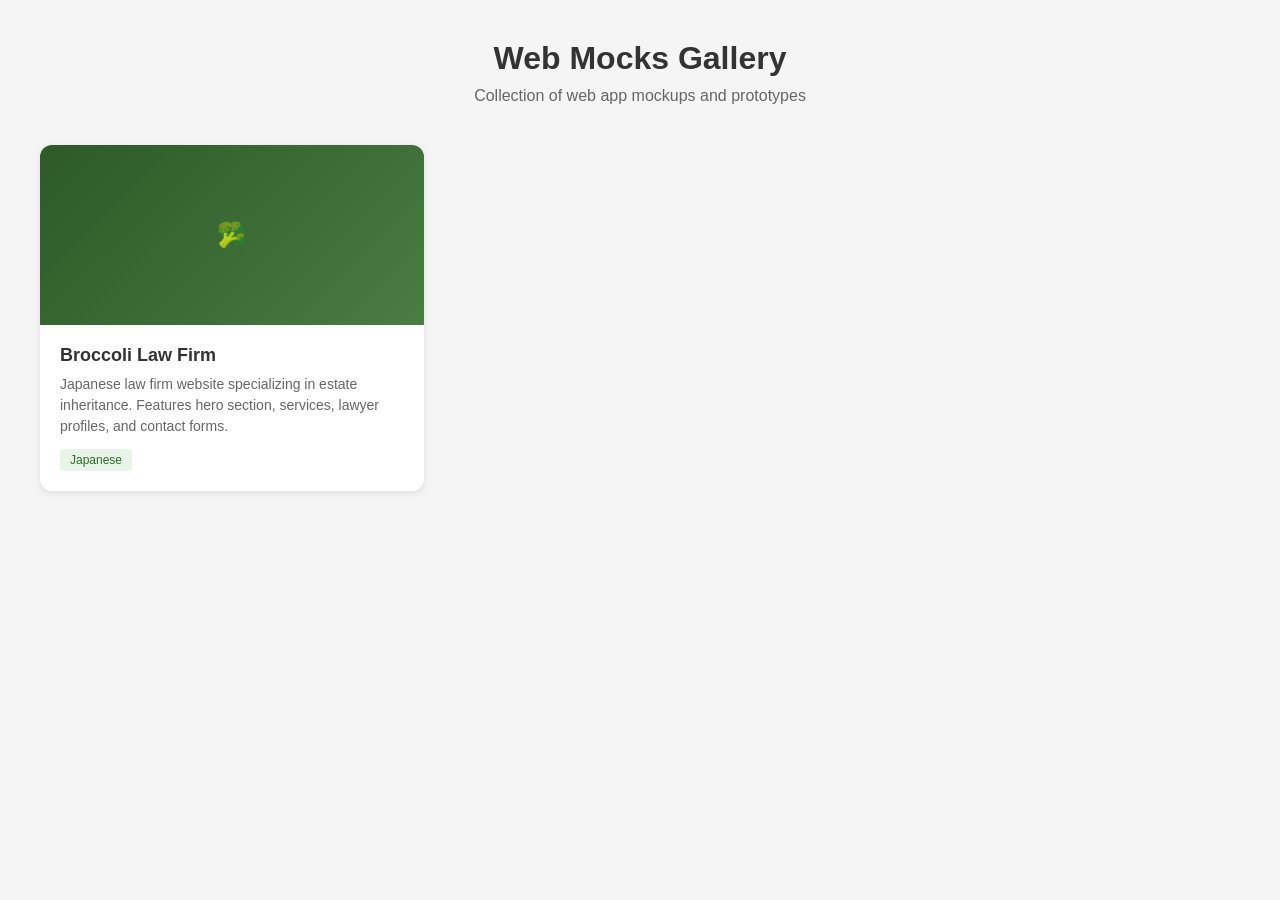
==== index.html @ 68b4fcbb "Initial commit: reorganize for multi-mock structure - Add landing page with gallery of all mocks - M" ====
<!DOCTYPE html>
<html lang="en">
<head>
    <meta charset="UTF-8">
    <meta name="viewport" content="width=device-width, initial-scale=1.0">
    <title>Web Mocks Gallery</title>
    <style>
        * {
            margin: 0;
            padding: 0;
            box-sizing: border-box;
        }
        body {
            font-family: -apple-system, BlinkMacSystemFont, 'Segoe UI', Roboto, sans-serif;
            background: #f5f5f5;
            min-height: 100vh;
            padding: 40px 20px;
        }
        .container {
            max-width: 1200px;
            margin: 0 auto;
        }
        h1 {
            text-align: center;
            margin-bottom: 10px;
            color: #333;
        }
        .subtitle {
            text-align: center;
            color: #666;
            margin-bottom: 40px;
        }
        .grid {
            display: grid;
            grid-template-columns: repeat(auto-fill, minmax(300px, 1fr));
            gap: 24px;
        }
        .card {
            background: #fff;
            border-radius: 12px;
            overflow: hidden;
            box-shadow: 0 2px 8px rgba(0,0,0,0.1);
            transition: transform 0.2s, box-shadow 0.2s;
        }
        .card:hover {
            transform: translateY(-4px);
            box-shadow: 0 8px 24px rgba(0,0,0,0.15);
        }
        .card a {
            text-decoration: none;
            color: inherit;
            display: block;
        }
        .card-preview {
            height: 180px;
            background: linear-gradient(135deg, #667eea 0%, #764ba2 100%);
            display: flex;
            align-items: center;
            justify-content: center;
            font-size: 48px;
        }
        .card-content {
            padding: 20px;
        }
        .card-title {
            font-size: 18px;
            font-weight: 600;
            margin-bottom: 8px;
            color: #333;
        }
        .card-desc {
            font-size: 14px;
            color: #666;
            line-height: 1.5;
        }
        .card-tag {
            display: inline-block;
            margin-top: 12px;
            padding: 4px 10px;
            background: #e8f4e8;
            color: #2d6a2d;
            border-radius: 4px;
            font-size: 12px;
        }
    </style>
</head>
<body>
    <div class="container">
        <h1>Web Mocks Gallery</h1>
        <p class="subtitle">Collection of web app mockups and prototypes</p>

        <div class="grid">
            <div class="card">
                <a href="broccoli-law/">
                    <div class="card-preview" style="background: linear-gradient(135deg, #2d5a27 0%, #4a7c43 100%);">
                        <span style="color: white; font-size: 24px;">&#x1F966;</span>
                    </div>
                    <div class="card-content">
                        <h2 class="card-title">Broccoli Law Firm</h2>
                        <p class="card-desc">Japanese law firm website specializing in estate inheritance. Features hero section, services, lawyer profiles, and contact forms.</p>
                        <span class="card-tag">Japanese</span>
                    </div>
                </a>
            </div>

            <!-- Add more cards here as you create new mocks -->

        </div>
    </div>
</body>
</html>
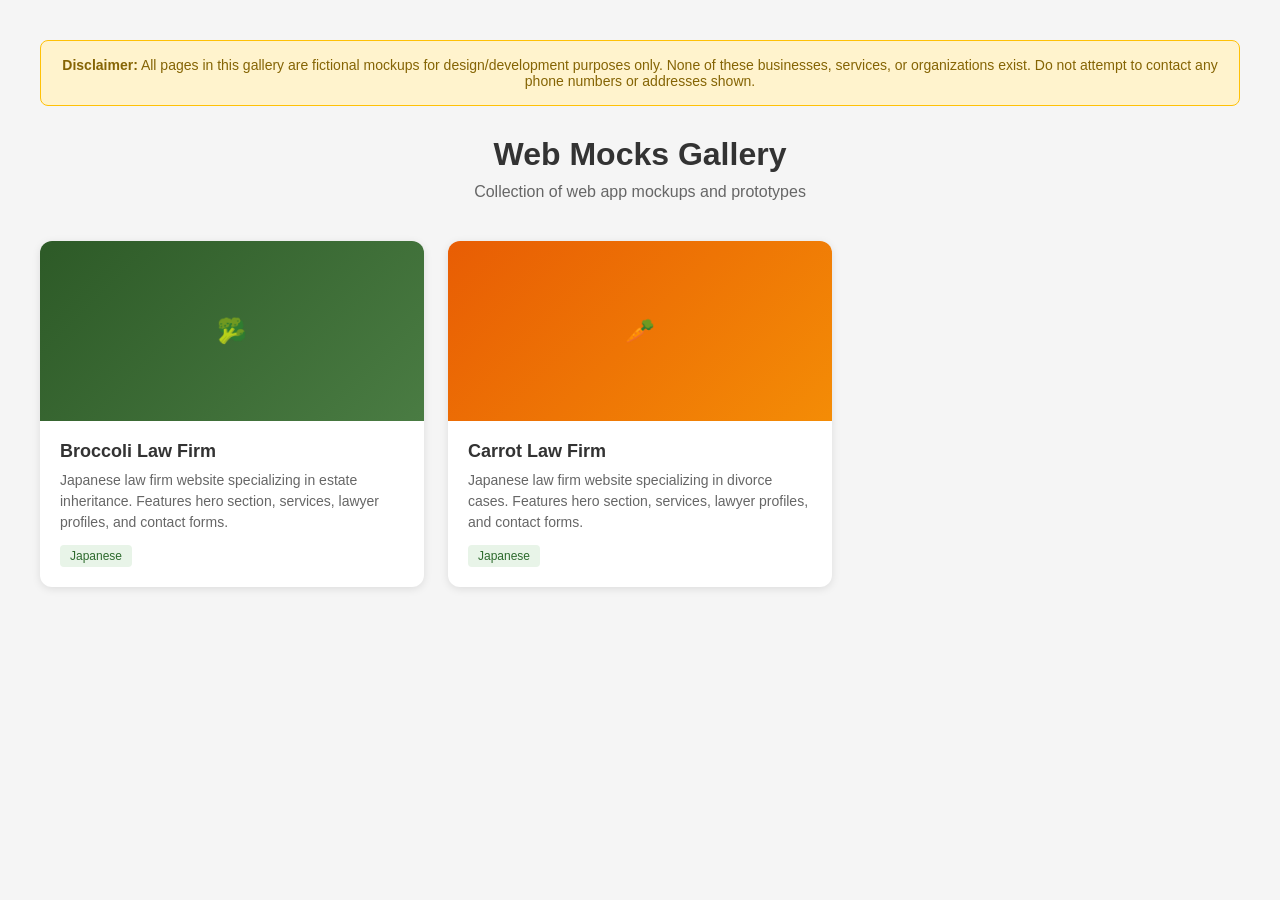
==== commit d0af0f20: "Add disclaimers to clarify pages are fictional mockups - Add warning banner to landing page - Add fi" ====
--- a/index.html
+++ b/index.html
@@ -82,10 +82,30 @@
             border-radius: 4px;
             font-size: 12px;
         }
+        .disclaimer {
+            background: #fff3cd;
+            border: 1px solid #ffc107;
+            border-radius: 8px;
+            padding: 16px 20px;
+            margin-bottom: 30px;
+            text-align: center;
+        }
+        .disclaimer strong {
+            color: #856404;
+        }
+        .disclaimer p {
+            color: #856404;
+            font-size: 14px;
+            margin: 0;
+        }
     </style>
 </head>
 <body>
     <div class="container">
+        <div class="disclaimer">
+            <p><strong>Disclaimer:</strong> All pages in this gallery are fictional mockups for design/development purposes only. None of these businesses, services, or organizations exist. Do not attempt to contact any phone numbers or addresses shown.</p>
+        </div>
+
         <h1>Web Mocks Gallery</h1>
         <p class="subtitle">Collection of web app mockups and prototypes</p>
 
@@ -103,6 +123,19 @@
                 </a>
             </div>
 
+            <div class="card">
+                <a href="carrot-law/">
+                    <div class="card-preview" style="background: linear-gradient(135deg, #e85d04 0%, #f48c06 100%);">
+                        <span style="color: white; font-size: 24px;">&#x1F955;</span>
+                    </div>
+                    <div class="card-content">
+                        <h2 class="card-title">Carrot Law Firm</h2>
+                        <p class="card-desc">Japanese law firm website specializing in divorce cases. Features hero section, services, lawyer profiles, and contact forms.</p>
+                        <span class="card-tag">Japanese</span>
+                    </div>
+                </a>
+            </div>
+
             <!-- Add more cards here as you create new mocks -->
 
         </div>
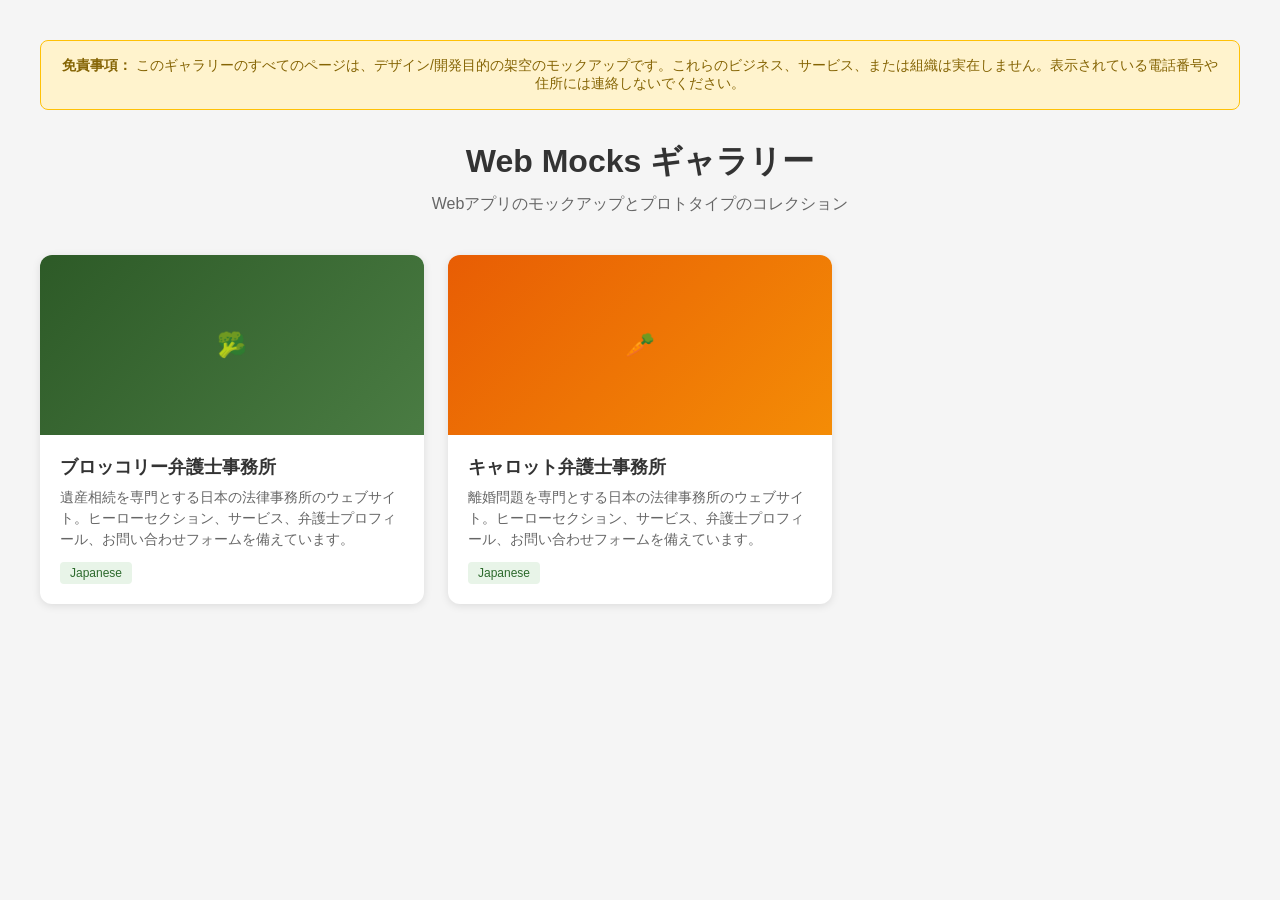
==== commit d4185afd: "Translate pages to Japanese" ====
--- a/index.html
+++ b/index.html
@@ -1,56 +1,69 @@
 <!DOCTYPE html>
-<html lang="en">
+<html lang="ja">
+
 <head>
     <meta charset="UTF-8">
     <meta name="viewport" content="width=device-width, initial-scale=1.0">
-    <title>Web Mocks Gallery</title>
+    <title>Web Mocks ギャラリー</title>
     <style>
         * {
             margin: 0;
             padding: 0;
             box-sizing: border-box;
         }
+
         body {
             font-family: -apple-system, BlinkMacSystemFont, 'Segoe UI', Roboto, sans-serif;
             background: #f5f5f5;
             min-height: 100vh;
             padding: 40px 20px;
         }
+
         .container {
             max-width: 1200px;
             margin: 0 auto;
         }
+
         h1 {
             text-align: center;
             margin-bottom: 10px;
             color: #333;
         }
+
         .subtitle {
             text-align: center;
             color: #666;
             margin-bottom: 40px;
         }
+
         .grid {
             display: grid;
             grid-template-columns: repeat(auto-fill, minmax(300px, 1fr));
             gap: 24px;
         }
+
         .card {
             background: #fff;
             border-radius: 12px;
             overflow: hidden;
-            box-shadow: 0 2px 8px rgba(0,0,0,0.1);
+            box-shadow: 0 2px 8px rgba(0, 0, 0, 0.1);
             transition: transform 0.2s, box-shadow 0.2s;
+            text-decoration: none;
+            color: inherit;
+            display: block;
         }
+
         .card:hover {
             transform: translateY(-4px);
-            box-shadow: 0 8px 24px rgba(0,0,0,0.15);
+            box-shadow: 0 8px 24px rgba(0, 0, 0, 0.15);
         }
+
         .card a {
             text-decoration: none;
             color: inherit;
             display: block;
         }
+
         .card-preview {
             height: 180px;
             background: linear-gradient(135deg, #667eea 0%, #764ba2 100%);
@@ -59,20 +72,24 @@
             justify-content: center;
             font-size: 48px;
         }
+
         .card-content {
             padding: 20px;
         }
+
         .card-title {
             font-size: 18px;
             font-weight: 600;
             margin-bottom: 8px;
             color: #333;
         }
+
         .card-desc {
             font-size: 14px;
             color: #666;
             line-height: 1.5;
         }
+
         .card-tag {
             display: inline-block;
             margin-top: 12px;
@@ -82,6 +99,7 @@
             border-radius: 4px;
             font-size: 12px;
         }
+
         .disclaimer {
             background: #fff3cd;
             border: 1px solid #ffc107;
@@ -90,9 +108,11 @@
             margin-bottom: 30px;
             text-align: center;
         }
+
         .disclaimer strong {
             color: #856404;
         }
+
         .disclaimer p {
             color: #856404;
             font-size: 14px;
@@ -100,45 +120,44 @@
         }
     </style>
 </head>
+
 <body>
     <div class="container">
         <div class="disclaimer">
-            <p><strong>Disclaimer:</strong> All pages in this gallery are fictional mockups for design/development purposes only. None of these businesses, services, or organizations exist. Do not attempt to contact any phone numbers or addresses shown.</p>
+            <p><strong>免責事項：</strong>
+                このギャラリーのすべてのページは、デザイン/開発目的の架空のモックアップです。これらのビジネス、サービス、または組織は実在しません。表示されている電話番号や住所には連絡しないでください。</p>
         </div>
 
-        <h1>Web Mocks Gallery</h1>
-        <p class="subtitle">Collection of web app mockups and prototypes</p>
+        <h1>Web Mocks ギャラリー</h1>
+        <p class="subtitle">Webアプリのモックアップとプロトタイプのコレクション</p>
 
         <div class="grid">
-            <div class="card">
-                <a href="broccoli-law/">
-                    <div class="card-preview" style="background: linear-gradient(135deg, #2d5a27 0%, #4a7c43 100%);">
-                        <span style="color: white; font-size: 24px;">&#x1F966;</span>
-                    </div>
-                    <div class="card-content">
-                        <h2 class="card-title">Broccoli Law Firm</h2>
-                        <p class="card-desc">Japanese law firm website specializing in estate inheritance. Features hero section, services, lawyer profiles, and contact forms.</p>
-                        <span class="card-tag">Japanese</span>
-                    </div>
-                </a>
-            </div>
+            <a href="broccoli-law/" class="card">
+                <div class="card-preview" style="background: linear-gradient(135deg, #2d5a27 0%, #4a7c43 100%);">
+                    <span style="color: white; font-size: 24px;">&#x1F966;</span>
+                </div>
+                <div class="card-content">
+                    <h2 class="card-title">ブロッコリー弁護士事務所</h2>
+                    <p class="card-desc">遺産相続を専門とする日本の法律事務所のウェブサイト。ヒーローセクション、サービス、弁護士プロフィール、お問い合わせフォームを備えています。</p>
+                    <span class="card-tag">Japanese</span>
+                </div>
+            </a>
 
-            <div class="card">
-                <a href="carrot-law/">
-                    <div class="card-preview" style="background: linear-gradient(135deg, #e85d04 0%, #f48c06 100%);">
-                        <span style="color: white; font-size: 24px;">&#x1F955;</span>
-                    </div>
-                    <div class="card-content">
-                        <h2 class="card-title">Carrot Law Firm</h2>
-                        <p class="card-desc">Japanese law firm website specializing in divorce cases. Features hero section, services, lawyer profiles, and contact forms.</p>
-                        <span class="card-tag">Japanese</span>
-                    </div>
-                </a>
-            </div>
+            <a href="carrot-law/" class="card">
+                <div class="card-preview" style="background: linear-gradient(135deg, #e85d04 0%, #f48c06 100%);">
+                    <span style="color: white; font-size: 24px;">&#x1F955;</span>
+                </div>
+                <div class="card-content">
+                    <h2 class="card-title">キャロット弁護士事務所</h2>
+                    <p class="card-desc">離婚問題を専門とする日本の法律事務所のウェブサイト。ヒーローセクション、サービス、弁護士プロフィール、お問い合わせフォームを備えています。</p>
+                    <span class="card-tag">Japanese</span>
+                </div>
+            </a>
 
             <!-- Add more cards here as you create new mocks -->
 
         </div>
     </div>
 </body>
-</html>
+
+</html>
